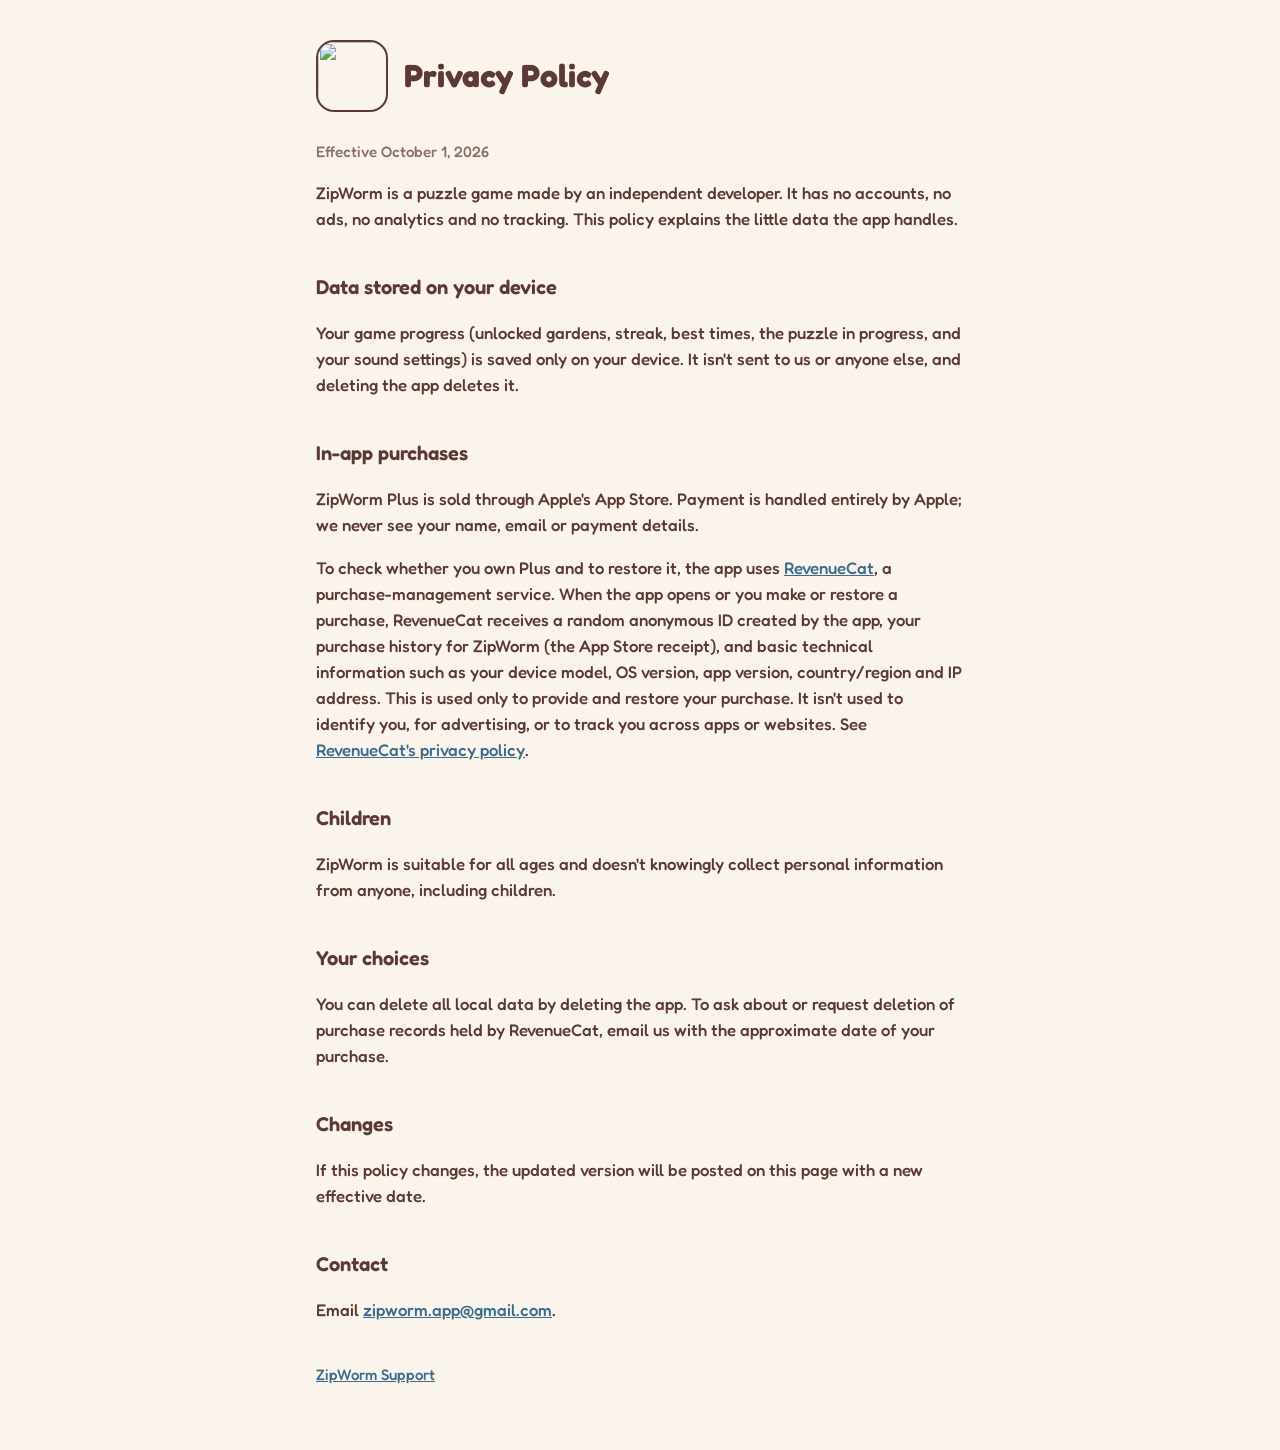
==== privacy.html @ 01c3d570 "ZipWorm support and privacy pages" ====
<!doctype html>
<html lang="en">
<head>
<meta charset="utf-8">
<meta name="viewport" content="width=device-width, initial-scale=1">
<title>ZipWorm Privacy Policy</title>
<link rel="icon" href="icon.png">
<link rel="preconnect" href="https://fonts.googleapis.com">
<link rel="stylesheet" href="https://fonts.googleapis.com/css2?family=Fredoka:wght@500;600;700&display=swap">
<link rel="stylesheet" href="style.css">
</head>
<body>
<main>
<header><img src="icon.png" alt=""><h1>Privacy Policy</h1></header>
<p class="muted">Effective October 1, 2026</p>

<p>ZipWorm is a puzzle game made by an independent developer. It has no accounts, no ads, no analytics and no tracking. This policy explains the little data the app handles.</p>

<h2>Data stored on your device</h2>
<p>Your game progress (unlocked gardens, streak, best times, the puzzle in progress, and your sound settings) is saved only on your device. It isn't sent to us or anyone else, and deleting the app deletes it.</p>

<h2>In-app purchases</h2>
<p>ZipWorm Plus is sold through Apple's App Store. Payment is handled entirely by Apple; we never see your name, email or payment details.</p>
<p>To check whether you own Plus and to restore it, the app uses <a href="https://www.revenuecat.com">RevenueCat</a>, a purchase-management service. When the app opens or you make or restore a purchase, RevenueCat receives a random anonymous ID created by the app, your purchase history for ZipWorm (the App Store receipt), and basic technical information such as your device model, OS version, app version, country/region and IP address. This is used only to provide and restore your purchase. It isn't used to identify you, for advertising, or to track you across apps or websites. See <a href="https://www.revenuecat.com/privacy">RevenueCat's privacy policy</a>.</p>

<h2>Children</h2>
<p>ZipWorm is suitable for all ages and doesn't knowingly collect personal information from anyone, including children.</p>

<h2>Your choices</h2>
<p>You can delete all local data by deleting the app. To ask about or request deletion of purchase records held by RevenueCat, email us with the approximate date of your purchase.</p>

<h2>Changes</h2>
<p>If this policy changes, the updated version will be posted on this page with a new effective date.</p>

<h2>Contact</h2>
<p>Email <a href="mailto:zipworm.app@gmail.com">zipworm.app@gmail.com</a>.</p>

<nav><a href="index.html">ZipWorm Support</a></nav>
</main>
</body>
</html>
---- style.css ----
:root { --cream:#FBF4EC; --ink:#5B3A36; --tile:#F3E2C7; --worm:#A8DA6E; --sky:#BFE3F7; }
* { box-sizing: border-box; }
body { margin:0; background:var(--cream); color:var(--ink); font-family:'Fredoka', system-ui, sans-serif; font-weight:500; line-height:1.55; }
main { max-width: 680px; margin: 0 auto; padding: 40px 16px 64px; }
header { display:flex; align-items:center; gap:16px; margin-bottom: 28px; }
header img { width:72px; height:72px; border-radius:18px; border:2px solid var(--ink); }
h1 { font-size: 2rem; margin:0; font-weight:700; }
h2 { font-size: 1.25rem; margin: 2em 0 .4em; font-weight:600; }
p, li { font-size: 1.05rem; }
a { color: #3E6C8A; }
.card { background:#fff; border:2px solid var(--ink); border-radius:18px; padding: 4px 20px; margin: 20px 0; }
nav { margin-top: 40px; font-size: .95rem; }
.muted { opacity: .7; font-size: .95rem; }
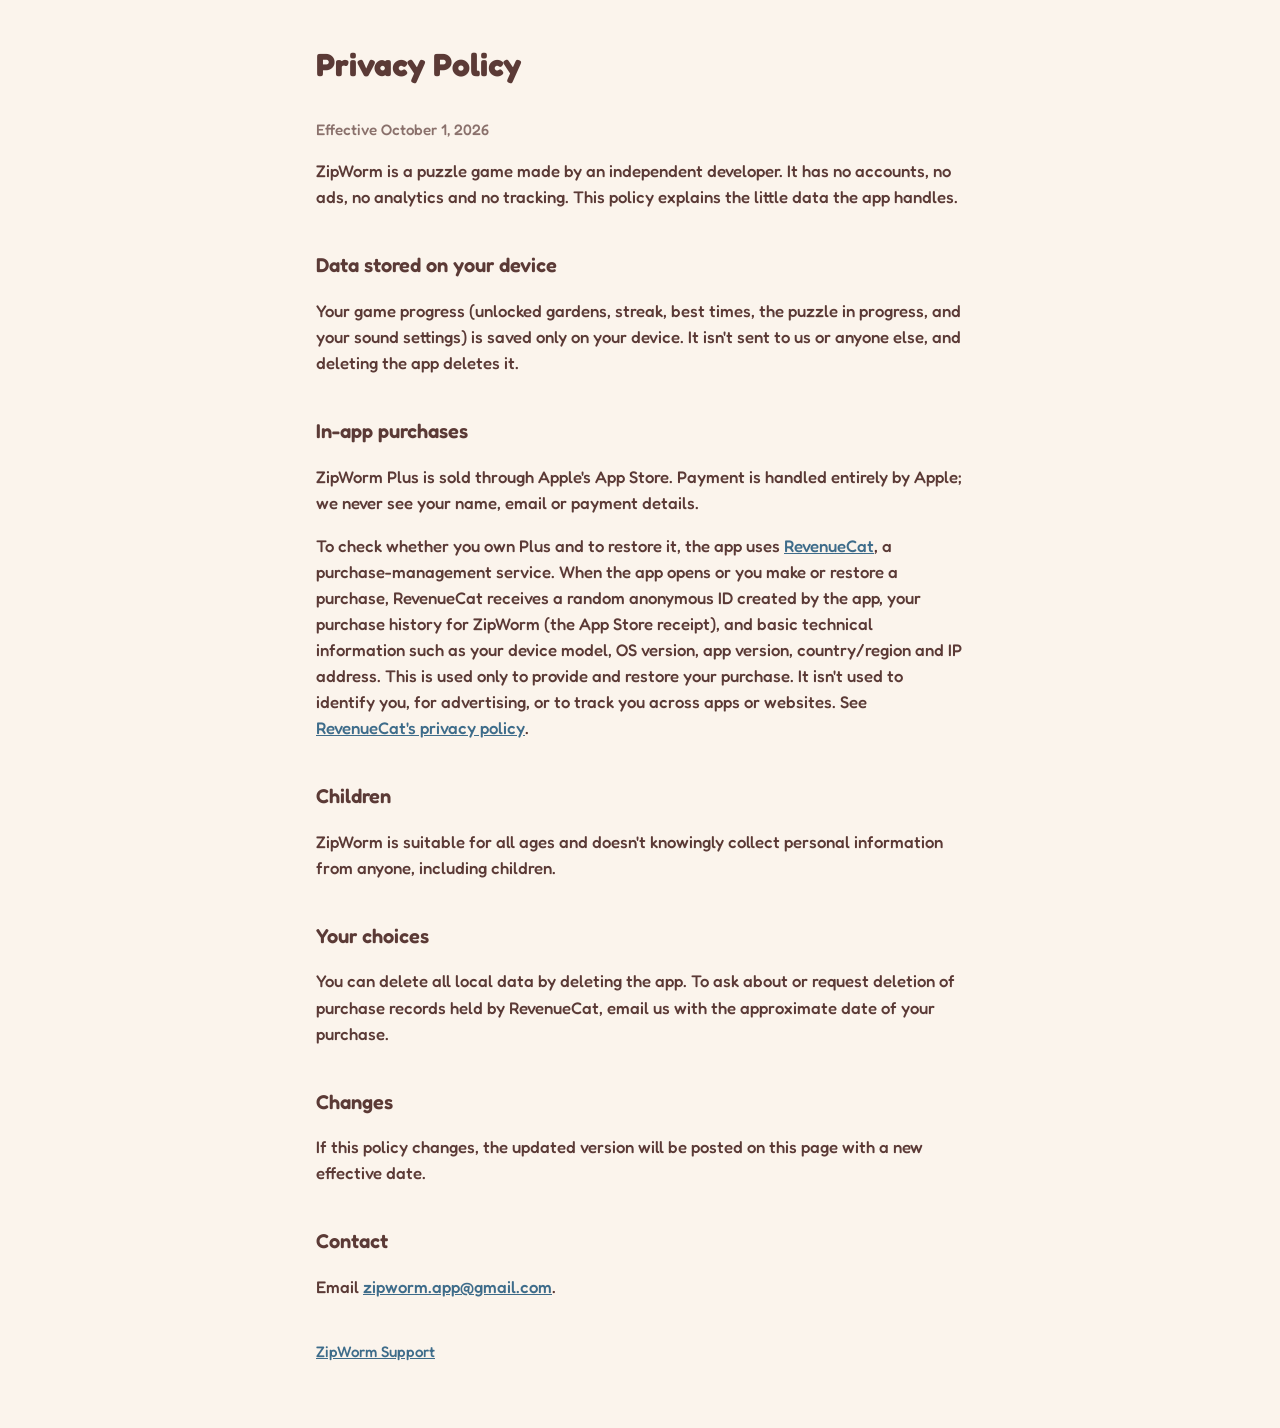
==== commit cbba259e: "Remove placeholder icon" ====
--- a/privacy.html
+++ b/privacy.html
@@ -4,14 +4,13 @@
 <meta charset="utf-8">
 <meta name="viewport" content="width=device-width, initial-scale=1">
 <title>ZipWorm Privacy Policy</title>
-<link rel="icon" href="icon.png">
 <link rel="preconnect" href="https://fonts.googleapis.com">
 <link rel="stylesheet" href="https://fonts.googleapis.com/css2?family=Fredoka:wght@500;600;700&display=swap">
 <link rel="stylesheet" href="style.css">
 </head>
 <body>
 <main>
-<header><img src="icon.png" alt=""><h1>Privacy Policy</h1></header>
+<header><h1>Privacy Policy</h1></header>
 <p class="muted">Effective October 1, 2026</p>
 
 <p>ZipWorm is a puzzle game made by an independent developer. It has no accounts, no ads, no analytics and no tracking. This policy explains the little data the app handles.</p>
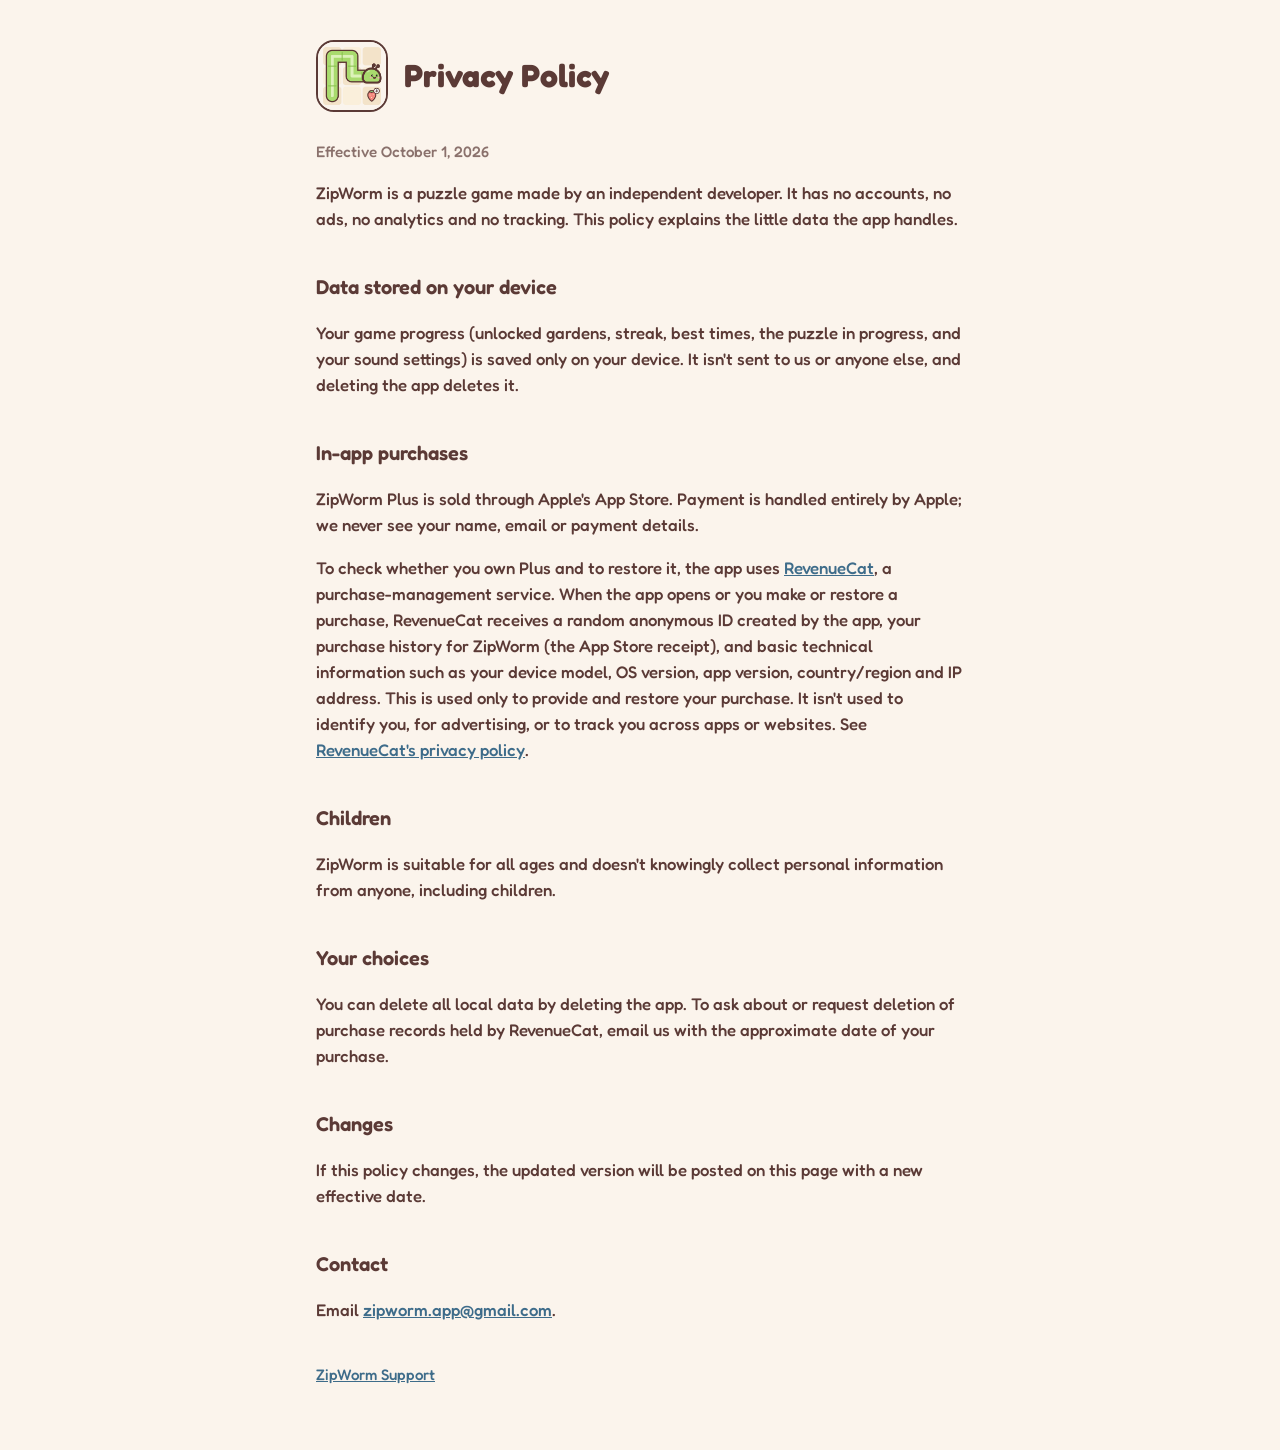
==== commit 2e5fa3e2: "Add the app icon" ====
--- a/privacy.html
+++ b/privacy.html
@@ -4,13 +4,14 @@
 <meta charset="utf-8">
 <meta name="viewport" content="width=device-width, initial-scale=1">
 <title>ZipWorm Privacy Policy</title>
+<link rel="icon" href="icon.png">
 <link rel="preconnect" href="https://fonts.googleapis.com">
 <link rel="stylesheet" href="https://fonts.googleapis.com/css2?family=Fredoka:wght@500;600;700&display=swap">
 <link rel="stylesheet" href="style.css">
 </head>
 <body>
 <main>
-<header><h1>Privacy Policy</h1></header>
+<header><img src="icon.png" alt=""><h1>Privacy Policy</h1></header>
 <p class="muted">Effective October 1, 2026</p>
 
 <p>ZipWorm is a puzzle game made by an independent developer. It has no accounts, no ads, no analytics and no tracking. This policy explains the little data the app handles.</p>
